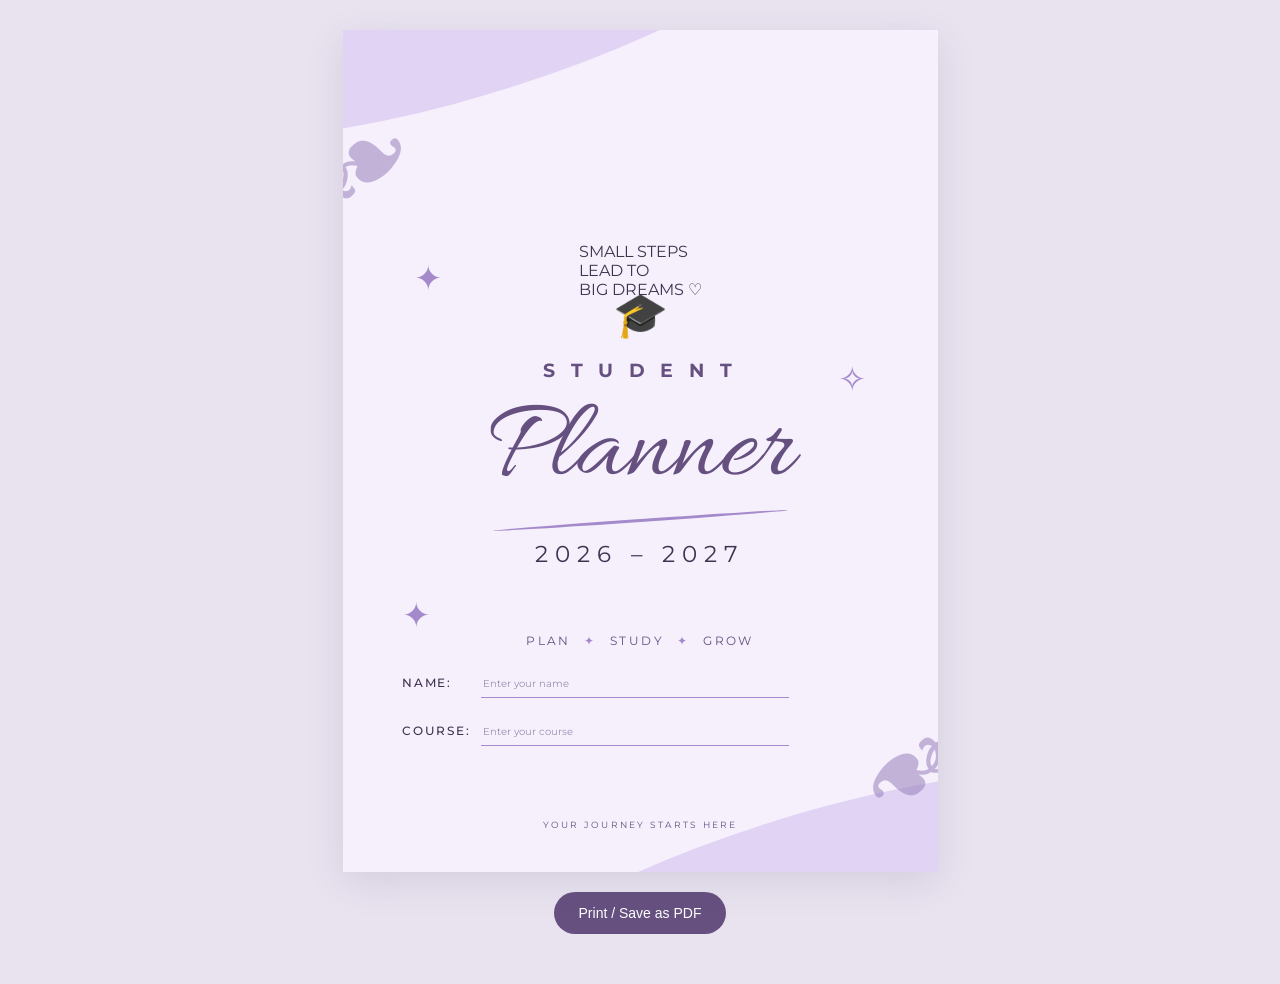
==== planner.html @ 1ee3a05c "Add files via upload" ====
<!DOCTYPE html>
<html lang="en">
<head>
    <meta charset="UTF-8">
    <meta name="viewport" content="width=device-width, initial-scale=1.0">
    <title>Student Planner 2026-2027</title>
    <link rel="stylesheet" href="pstyle.css">
</head>
<body>

    <main class="planner-cover">

        <div class="top-wave"></div>
        <div class="bottom-wave"></div>

        <div class="quote">
            SMALL STEPS<br>
            LEAD TO<br>
            BIG DREAMS
            <span>♡</span>
        </div>

        <div class="decoration decoration-top">✦</div>
        <div class="decoration decoration-left">✧</div>
        <div class="decoration decoration-right">✦</div>

        <section class="title-section">
            <div class="graduation-cap">🎓</div>

            <p class="student-title">S T U D E N T</p>

            <h1>Planner</h1>

            <div class="underline"></div>

            <p class="school-year">2026 – 2027</p>

            <p class="tagline">PLAN <span>✦</span> STUDY <span>✦</span> GROW</p>
        </section>

        <section class="student-details">
            <label for="studentName">NAME:</label>
            <input id="studentName"
                   type="text"
                   placeholder="Enter your name">

            <label for="studentCourse">COURSE:</label>
            <input id="studentCourse"
                   type="text"
                   placeholder="Enter your course">
        </section>

        <div class="leaf leaf-one">❧</div>
        <div class="leaf leaf-two">❧</div>

        <p class="footer-text">YOUR JOURNEY STARTS HERE</p>

    </main>

    <div class="controls">
        <button id="printButton">Print / Save as PDF</button>
    </div>

    <script src="planner.js"></script>
</body>
</html>
---- pstyle.css ----
@import url('https://fonts.googleapis.com/css2?family=Allura&family=Montserrat:wght@400;500;600;700&display=swap');

:root {
    --background: #F5F0FC;
    --purple: #655080;
    --light-purple: #D9C8F0;
    --accent: #A58ACB;
    --text: #40334F;
}

* {
    box-sizing: border-box;
}

body {
    margin: 0;
    padding: 30px 15px;
    background: #E9E3F0;
    font-family: 'Montserrat', sans-serif;
    color: var(--text);
}

.planner-cover {
    position: relative;
    isolation: isolate;
    overflow: hidden;
    width: min(100%, 595px);
    aspect-ratio: 595 / 842;
    margin: 0 auto;
    background: var(--background);
    display: flex;
    flex-direction: column;
    align-items: center;
    justify-content: center;
    box-shadow: 0 10px 35px #49385A20;
}

/* Abstract background waves */

.top-wave,
.bottom-wave {
    position: absolute;
    z-index: -1;
    width: 120%;
    height: 22%;
    background: var(--light-purple);
    opacity: 0.7;
    border-radius: 50%;
    pointer-events: none;
}

.top-wave {
    top: -15%;
    left: -35%;
    transform: rotate(-18deg);
}

.bottom-wave {
    bottom: -16%;
    right: -35%;
    transform: rotate(-18deg);
}

/* Decorative sparkles */

.decoration {
    position: absolute;
    color: var(--accent);
    font-size: clamp(20px, 4vw, 34px);
}

.decoration-top {
    top: 27%;
    left: 12%;
}

.decoration-left {
    top: 39%;
    right: 12%;
}

.decoration-right {
    bottom: 28%;
    left: 10%;
}

/* Main title */

.title-section {
    width: 100%;
    text-align: center;
    padding: 0 5%;
    margin-top: -2%;
}

.graduation-cap {
    font-size: clamp(28px, 5vw, 44px);
    margin-bottom: 18px;
}

.student-title {
    font-size: clamp(12px, 2.5vw, 19px);
    font-weight: 700;
    letter-spacing: 0.28em;
    color: var(--purple);
    margin: 0 0 5px;
}

h1 {
    font-family: 'Allura', cursive;
    font-weight: 400;
    font-size: clamp(65px, 15vw, 115px);
    line-height: 1.15;
    color: var(--purple);
    margin: 0;
}

.underline {
    width: 55%;
    height: 3px;
    margin: 0 auto 18px;
    border-radius: 50%;
    background: var(--accent);
    transform: rotate(-4deg);
}

.school-year {
    font-size: clamp(16px, 3vw, 23px);
    letter-spacing: 0.3em;
    margin: 0;
}

.tagline {
    margin-top: 65px;
    font-size: clamp(9px, 1.8vw, 12px);
    letter-spacing: 0.2em;
    color: var(--purple);
}

.tagline span {
    padding: 0 8px;
    color: var(--accent);
}

/* Student information */

.student-details {
    position: absolute;
    left: 10%;
    bottom: 15%;
    width: 65%;
    display: grid;
    grid-template-columns: auto 1fr;
    align-items: center;
    gap: 18px 10px;
}

.student-details label {
    font-size: clamp(9px, 1.8vw, 12px);
    letter-spacing: 0.15em;
    font-weight: 500;
}

.student-details input {
    width: 100%;
    min-width: 0;
    border: none;
    border-bottom: 1px solid var(--accent);
    border-radius: 0;
    padding: 7px 2px;
    background: transparent;
    outline: none;
    color: var(--text);
    font: inherit;
    font-size: 12px;
}

.student-details input::placeholder {
    color: #9D8EB0;
    font-size: 10px;
}

.student-details input:focus {
    border-bottom: 2px solid var(--purple);
}

/* Botanical-style flourishes */

.leaf {
    position: absolute;
    color: #9981BC;
    opacity: 0.55;
    font-size: clamp(75px, 15vw, 120px);
    pointer-events: none;
}

.leaf-one {
    top: 7%;
    left: -5%;
    transform: rotate(-35deg);
}

.leaf-two {
    bottom: 3%;
    right: -4%;
    transform: rotate(145deg);
}

.footer-text {
    position: absolute;
    bottom: 5%;
    margin: 0;
    font-size: 9px;
    letter-spacing: 0.25em;
    color: var(--purple);
}

/* Print the cover on an A4 page */

.controls {
    text-align: center;
    padding: 20px;
}

.controls button {
    background: var(--purple);
    color: white;
    border: none;
    border-radius: 25px;
    padding: 13px 25px;
    font-size: 14px;
    cursor: pointer;
}

.controls button:hover {
    background: #4E3B67;
}

@page {
    size: A4 portrait;
    margin: 0;
}

@media print {
    body {
        margin: 0;
        padding: 0;
        background: white;
        print-color-adjust: exact;
        -webkit-print-color-adjust: exact;
    }

    .planner-cover {
        width: 210mm;
        height: 297mm;
        aspect-ratio: auto;
        box-shadow: none;
        break-inside: avoid;
    }

    .controls {
        display: none;
    }

    .student-details input {
        border-bottom: 1px solid var(--accent);
    }
}
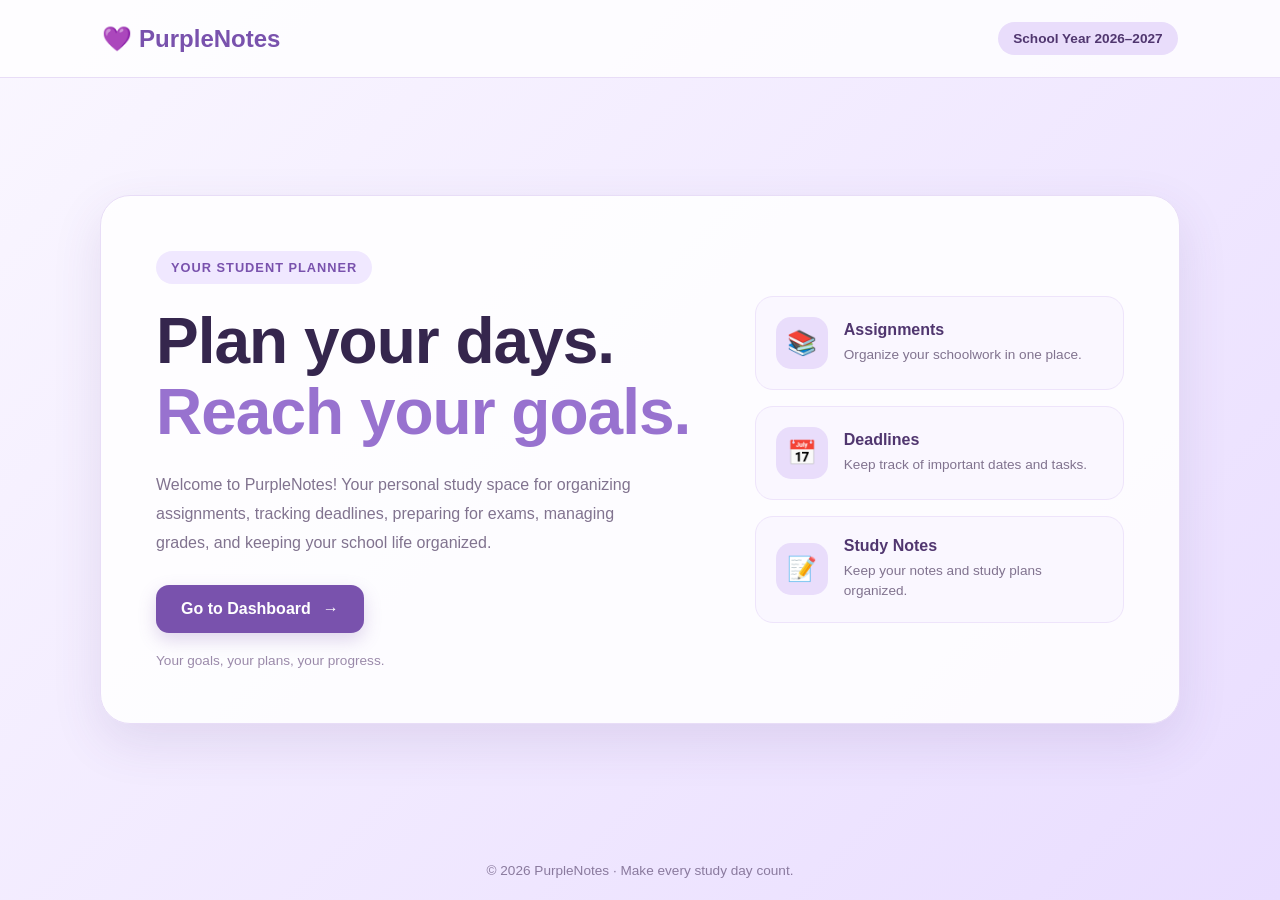
==== commit 60ba584c: "Add files via upload" ====
--- a/planner.html
+++ b/planner.html
@@ -1,67 +1,79 @@
+
 
 <!DOCTYPE html>
 <html lang="en">
 <head>
     <meta charset="UTF-8">
     <meta name="viewport" content="width=device-width, initial-scale=1.0">
-    <title>Student Planner 2026-2027</title>
+
+    <title>Welcome to PurpleNotes</title>
+
     <link rel="stylesheet" href="pstyle.css">
+    <script src="planner.js" defer></script>
 </head>
+
 <body>
+    <header class="header">
+        <a href="index.html" class="logo">💜 PurpleNotes</a>
+        <span class="school-year">School Year 2026–2027</span>
+    </header>
 
-    <main class="planner-cover">
+    <main class="welcome-container">
+        <section class="welcome-card">
+            <div class="welcome-content">
+                <span class="eyebrow">YOUR STUDENT PLANNER</span>
 
-        <div class="top-wave"></div>
-        <div class="bottom-wave"></div>
+                <h1>
+                    Plan your days.<br>
+                    <span>Reach your goals.</span>
+                </h1>
 
-        <div class="quote">
-            SMALL STEPS<br>
-            LEAD TO<br>
-            BIG DREAMS
-            <span>♡</span>
-        </div>
+                <p class="description">
+                    Welcome to PurpleNotes! Your personal study space
+                    for organizing assignments, tracking deadlines,
+                    preparing for exams, managing grades, and keeping
+                    your school life organized.
+                </p>
 
-        <div class="decoration decoration-top">✦</div>
-        <div class="decoration decoration-left">✧</div>
-        <div class="decoration decoration-right">✦</div>
+                <a href="dashboard.html" class="dashboard-button">
+                    Go to Dashboard <span>→</span>
+                </a>
 
-        <section class="title-section">
-            <div class="graduation-cap">🎓</div>
+                <p class="welcome-note">
+                    Your goals, your plans, your progress.
+                </p>
+            </div>
 
-            <p class="student-title">S T U D E N T</p>
+            <div class="features">
+                <article class="feature-card">
+                    <div class="feature-icon">📚</div>
+                    <div>
+                        <h2>Assignments</h2>
+                        <p>Organize your schoolwork in one place.</p>
+                    </div>
+                </article>
 
-            <h1>Planner</h1>
+                <article class="feature-card">
+                    <div class="feature-icon">📅</div>
+                    <div>
+                        <h2>Deadlines</h2>
+                        <p>Keep track of important dates and tasks.</p>
+                    </div>
+                </article>
 
-            <div class="underline"></div>
-
-            <p class="school-year">2026 – 2027</p>
-
-            <p class="tagline">PLAN <span>✦</span> STUDY <span>✦</span> GROW</p>
+                <article class="feature-card">
+                    <div class="feature-icon">📝</div>
+                    <div>
+                        <h2>Study Notes</h2>
+                        <p>Keep your notes and study plans organized.</p>
+                    </div>
+                </article>
+            </div>
         </section>
-
-        <section class="student-details">
-            <label for="studentName">NAME:</label>
-            <input id="studentName"
-                   type="text"
-                   placeholder="Enter your name">
-
-            <label for="studentCourse">COURSE:</label>
-            <input id="studentCourse"
-                   type="text"
-                   placeholder="Enter your course">
-        </section>
-
-        <div class="leaf leaf-one">❧</div>
-        <div class="leaf leaf-two">❧</div>
-
-        <p class="footer-text">YOUR JOURNEY STARTS HERE</p>
-
     </main>
 
-    <div class="controls">
-        <button id="printButton">Print / Save as PDF</button>
-    </div>
-
-    <script src="planner.js"></script>
+    <footer>
+        <p>© 2026 PurpleNotes · Make every study day count.</p>
+    </footer>
 </body>
 </html>
--- a/pstyle.css
+++ b/pstyle.css
@@ -1,269 +1,232 @@
 
-@import url('https://fonts.googleapis.com/css2?family=Allura&family=Montserrat:wght@400;500;600;700&display=swap');
+* {
+    margin: 0;
+    padding: 0;
+    box-sizing: border-box;
+}
 
 :root {
-    --background: #F5F0FC;
-    --purple: #655080;
-    --light-purple: #D9C8F0;
-    --accent: #A58ACB;
-    --text: #40334F;
-}
-
-* {
-    box-sizing: border-box;
+    --purple: #7952ad;
+    --dark-purple: #50366f;
+    --lavender: #e9ddfb;
+    --light-lavender: #f8f4ff;
+    --white: #ffffff;
+    --text: #35264d;
+    --muted: #81738f;
+    --border: #e8ddf7;
 }
 
 body {
-    margin: 0;
-    padding: 30px 15px;
-    background: #E9E3F0;
-    font-family: 'Montserrat', sans-serif;
+    min-height: 100vh;
+    display: flex;
+    flex-direction: column;
+    font-family: "Segoe UI", Arial, sans-serif;
     color: var(--text);
-}
-
-.planner-cover {
-    position: relative;
-    isolation: isolate;
-    overflow: hidden;
-    width: min(100%, 595px);
-    aspect-ratio: 595 / 842;
-    margin: 0 auto;
-    background: var(--background);
-    display: flex;
-    flex-direction: column;
-    align-items: center;
+    background: linear-gradient(135deg, #faf7ff, #e9ddff);
+}
+
+.header {
+    display: flex;
+    justify-content: space-between;
+    align-items: center;
+    gap: 15px;
+    padding: 22px 8%;
+    background: rgba(255, 255, 255, 0.8);
+    border-bottom: 1px solid var(--border);
+}
+
+.logo {
+    color: var(--purple);
+    font-size: 1.5rem;
+    font-weight: 800;
+    text-decoration: none;
+}
+
+.school-year {
+    padding: 9px 15px;
+    border-radius: 30px;
+    background: var(--lavender);
+    color: var(--dark-purple);
+    font-size: 0.85rem;
+    font-weight: 600;
+}
+
+.welcome-container {
+    flex: 1;
+    display: flex;
     justify-content: center;
-    box-shadow: 0 10px 35px #49385A20;
-}
-
-/* Abstract background waves */
-
-.top-wave,
-.bottom-wave {
-    position: absolute;
-    z-index: -1;
-    width: 120%;
-    height: 22%;
-    background: var(--light-purple);
-    opacity: 0.7;
-    border-radius: 50%;
-    pointer-events: none;
-}
-
-.top-wave {
-    top: -15%;
-    left: -35%;
-    transform: rotate(-18deg);
-}
-
-.bottom-wave {
-    bottom: -16%;
-    right: -35%;
-    transform: rotate(-18deg);
-}
-
-/* Decorative sparkles */
-
-.decoration {
-    position: absolute;
-    color: var(--accent);
-    font-size: clamp(20px, 4vw, 34px);
-}
-
-.decoration-top {
-    top: 27%;
-    left: 12%;
-}
-
-.decoration-left {
-    top: 39%;
-    right: 12%;
-}
-
-.decoration-right {
-    bottom: 28%;
-    left: 10%;
-}
-
-/* Main title */
-
-.title-section {
+    align-items: center;
+    padding: 55px 7%;
+}
+
+.welcome-card {
     width: 100%;
+    max-width: 1080px;
+    display: grid;
+    grid-template-columns: 1.2fr 0.8fr;
+    align-items: center;
+    gap: 45px;
+    padding: 55px;
+    background: rgba(255, 255, 255, 0.88);
+    border: 1px solid var(--border);
+    border-radius: 30px;
+    box-shadow: 0 18px 50px rgba(91, 60, 130, 0.12);
+}
+
+.eyebrow {
+    display: inline-block;
+    margin-bottom: 22px;
+    padding: 9px 15px;
+    border-radius: 30px;
+    background: #f0e8ff;
+    color: var(--purple);
+    font-size: 0.8rem;
+    font-weight: 700;
+    letter-spacing: 1px;
+}
+
+h1 {
+    margin-bottom: 22px;
+    font-size: clamp(2.5rem, 5vw, 4rem);
+    line-height: 1.12;
+    letter-spacing: -1px;
+}
+
+h1 span {
+    color: #9872cf;
+}
+
+.description {
+    max-width: 490px;
+    margin-bottom: 28px;
+    color: var(--muted);
+    font-size: 1rem;
+    line-height: 1.8;
+}
+
+.dashboard-button {
+    display: inline-flex;
+    justify-content: center;
+    align-items: center;
+    gap: 12px;
+    padding: 15px 25px;
+    border-radius: 13px;
+    background: var(--purple);
+    color: var(--white);
+    font-size: 1rem;
+    font-weight: 700;
+    text-decoration: none;
+    box-shadow: 0 7px 18px rgba(121, 82, 173, 0.23);
+    transition: background 0.2s, transform 0.2s;
+}
+
+.dashboard-button:hover {
+    background: var(--dark-purple);
+    transform: translateY(-3px);
+}
+
+.dashboard-button:focus-visible {
+    outline: 3px solid #bca0eb;
+    outline-offset: 4px;
+}
+
+.welcome-note {
+    margin-top: 20px;
+    color: #9b8aaa;
+    font-size: 0.85rem;
+}
+
+.features {
+    display: grid;
+    gap: 16px;
+}
+
+.feature-card {
+    display: flex;
+    align-items: center;
+    gap: 16px;
+    padding: 20px;
+    border: 1px solid #eee4fb;
+    border-radius: 18px;
+    background: #faf7ff;
+}
+
+.feature-icon {
+    width: 52px;
+    height: 52px;
+    flex-shrink: 0;
+    display: flex;
+    justify-content: center;
+    align-items: center;
+    border-radius: 15px;
+    background: var(--lavender);
+    font-size: 1.5rem;
+}
+
+.feature-card h2 {
+    margin-bottom: 6px;
+    color: var(--dark-purple);
+    font-size: 1rem;
+}
+
+.feature-card p {
+    color: var(--muted);
+    font-size: 0.85rem;
+    line-height: 1.5;
+}
+
+footer {
+    padding: 22px 15px;
+    color: #8a7a9e;
+    font-size: 0.85rem;
     text-align: center;
-    padding: 0 5%;
-    margin-top: -2%;
-}
-
-.graduation-cap {
-    font-size: clamp(28px, 5vw, 44px);
-    margin-bottom: 18px;
-}
-
-.student-title {
-    font-size: clamp(12px, 2.5vw, 19px);
-    font-weight: 700;
-    letter-spacing: 0.28em;
-    color: var(--purple);
-    margin: 0 0 5px;
-}
-
-h1 {
-    font-family: 'Allura', cursive;
-    font-weight: 400;
-    font-size: clamp(65px, 15vw, 115px);
-    line-height: 1.15;
-    color: var(--purple);
-    margin: 0;
-}
-
-.underline {
-    width: 55%;
-    height: 3px;
-    margin: 0 auto 18px;
-    border-radius: 50%;
-    background: var(--accent);
-    transform: rotate(-4deg);
-}
-
-.school-year {
-    font-size: clamp(16px, 3vw, 23px);
-    letter-spacing: 0.3em;
-    margin: 0;
-}
-
-.tagline {
-    margin-top: 65px;
-    font-size: clamp(9px, 1.8vw, 12px);
-    letter-spacing: 0.2em;
-    color: var(--purple);
-}
-
-.tagline span {
-    padding: 0 8px;
-    color: var(--accent);
-}
-
-/* Student information */
-
-.student-details {
-    position: absolute;
-    left: 10%;
-    bottom: 15%;
-    width: 65%;
-    display: grid;
-    grid-template-columns: auto 1fr;
-    align-items: center;
-    gap: 18px 10px;
-}
-
-.student-details label {
-    font-size: clamp(9px, 1.8vw, 12px);
-    letter-spacing: 0.15em;
-    font-weight: 500;
-}
-
-.student-details input {
-    width: 100%;
-    min-width: 0;
-    border: none;
-    border-bottom: 1px solid var(--accent);
-    border-radius: 0;
-    padding: 7px 2px;
-    background: transparent;
-    outline: none;
-    color: var(--text);
-    font: inherit;
-    font-size: 12px;
-}
-
-.student-details input::placeholder {
-    color: #9D8EB0;
-    font-size: 10px;
-}
-
-.student-details input:focus {
-    border-bottom: 2px solid var(--purple);
-}
-
-/* Botanical-style flourishes */
-
-.leaf {
-    position: absolute;
-    color: #9981BC;
-    opacity: 0.55;
-    font-size: clamp(75px, 15vw, 120px);
-    pointer-events: none;
-}
-
-.leaf-one {
-    top: 7%;
-    left: -5%;
-    transform: rotate(-35deg);
-}
-
-.leaf-two {
-    bottom: 3%;
-    right: -4%;
-    transform: rotate(145deg);
-}
-
-.footer-text {
-    position: absolute;
-    bottom: 5%;
-    margin: 0;
-    font-size: 9px;
-    letter-spacing: 0.25em;
-    color: var(--purple);
-}
-
-/* Print the cover on an A4 page */
-
-.controls {
-    text-align: center;
-    padding: 20px;
-}
-
-.controls button {
-    background: var(--purple);
-    color: white;
-    border: none;
-    border-radius: 25px;
-    padding: 13px 25px;
-    font-size: 14px;
-    cursor: pointer;
-}
-
-.controls button:hover {
-    background: #4E3B67;
-}
-
-@page {
-    size: A4 portrait;
-    margin: 0;
-}
-
-@media print {
-    body {
-        margin: 0;
-        padding: 0;
-        background: white;
-        print-color-adjust: exact;
-        -webkit-print-color-adjust: exact;
-    }
-
-    .planner-cover {
-        width: 210mm;
-        height: 297mm;
-        aspect-ratio: auto;
-        box-shadow: none;
-        break-inside: avoid;
-    }
-
-    .controls {
-        display: none;
-    }
-
-    .student-details input {
-        border-bottom: 1px solid var(--accent);
-    }
-}
+}
+
+@media (max-width: 750px) {
+    .header {
+        padding: 18px 5%;
+    }
+
+    .logo {
+        font-size: 1.2rem;
+    }
+
+    .school-year {
+        padding: 8px 10px;
+        font-size: 0.72rem;
+    }
+
+    .welcome-container {
+        padding: 28px 5%;
+    }
+
+    .welcome-card {
+        grid-template-columns: 1fr;
+        gap: 35px;
+        padding: 30px 23px;
+        border-radius: 23px;
+    }
+
+    h1 {
+        font-size: 2.6rem;
+    }
+
+    .dashboard-button {
+        width: 100%;
+    }
+
+    .feature-card {
+        padding: 16px;
+    }
+}
+
+@media (max-width: 380px) {
+    .header {
+        align-items: flex-start;
+        flex-direction: column;
+    }
+
+    h1 {
+        font-size: 2.2rem;
+    }
+}
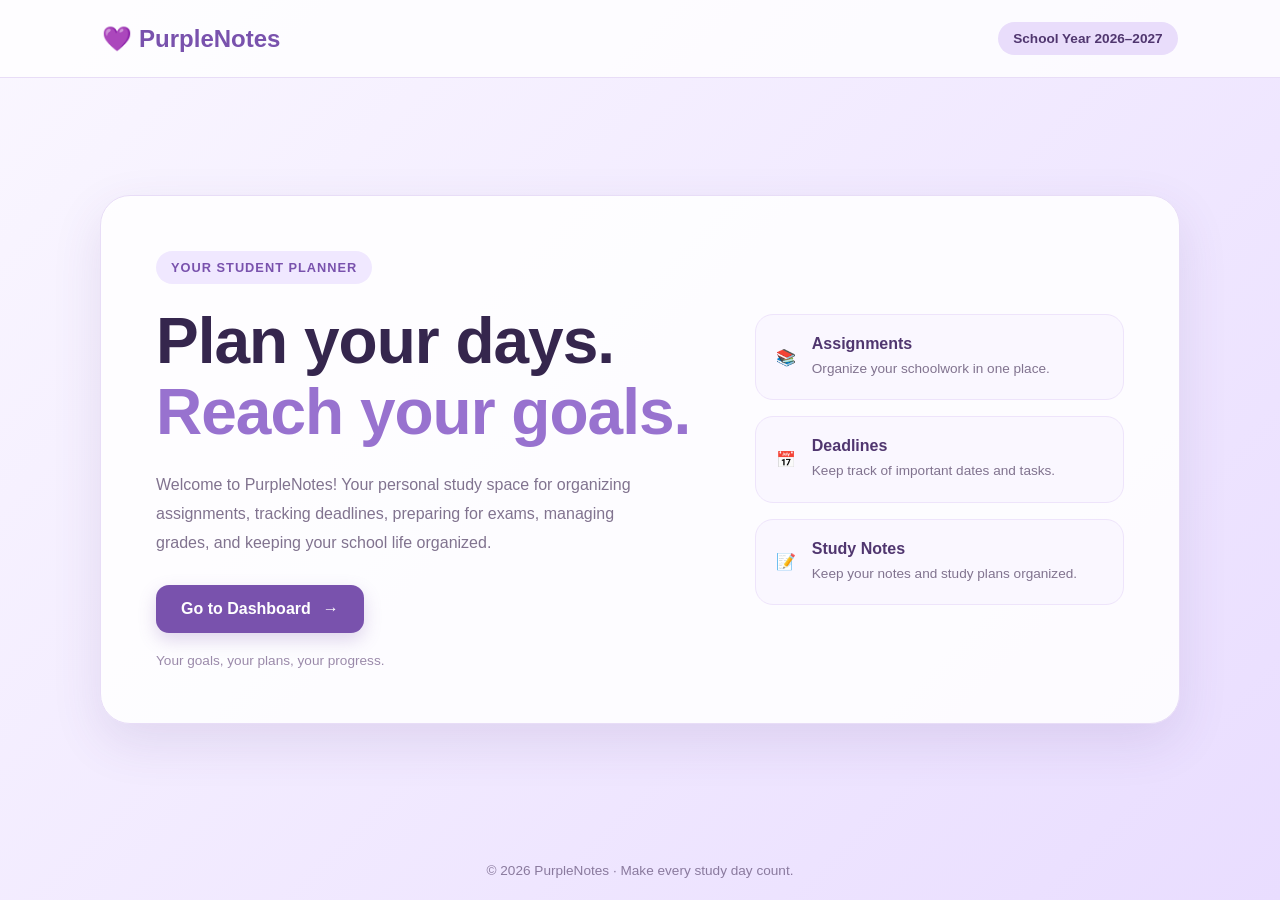
==== commit c28122ae: "Add files via upload" ====
--- a/planner.html
+++ b/planner.html
@@ -46,7 +46,7 @@
 
             <div class="features">
                 <article class="feature-card">
-                    <div class="feature-icon">📚</div>
+                    <div class="assignment.html">📚</div>
                     <div>
                         <h2>Assignments</h2>
                         <p>Organize your schoolwork in one place.</p>
@@ -54,7 +54,7 @@
                 </article>
 
                 <article class="feature-card">
-                    <div class="feature-icon">📅</div>
+                    <div class="deadlines.html">📅</div>
                     <div>
                         <h2>Deadlines</h2>
                         <p>Keep track of important dates and tasks.</p>
@@ -62,7 +62,7 @@
                 </article>
 
                 <article class="feature-card">
-                    <div class="feature-icon">📝</div>
+                    <div class="notes.html">📝</div>
                     <div>
                         <h2>Study Notes</h2>
                         <p>Keep your notes and study plans organized.</p>
